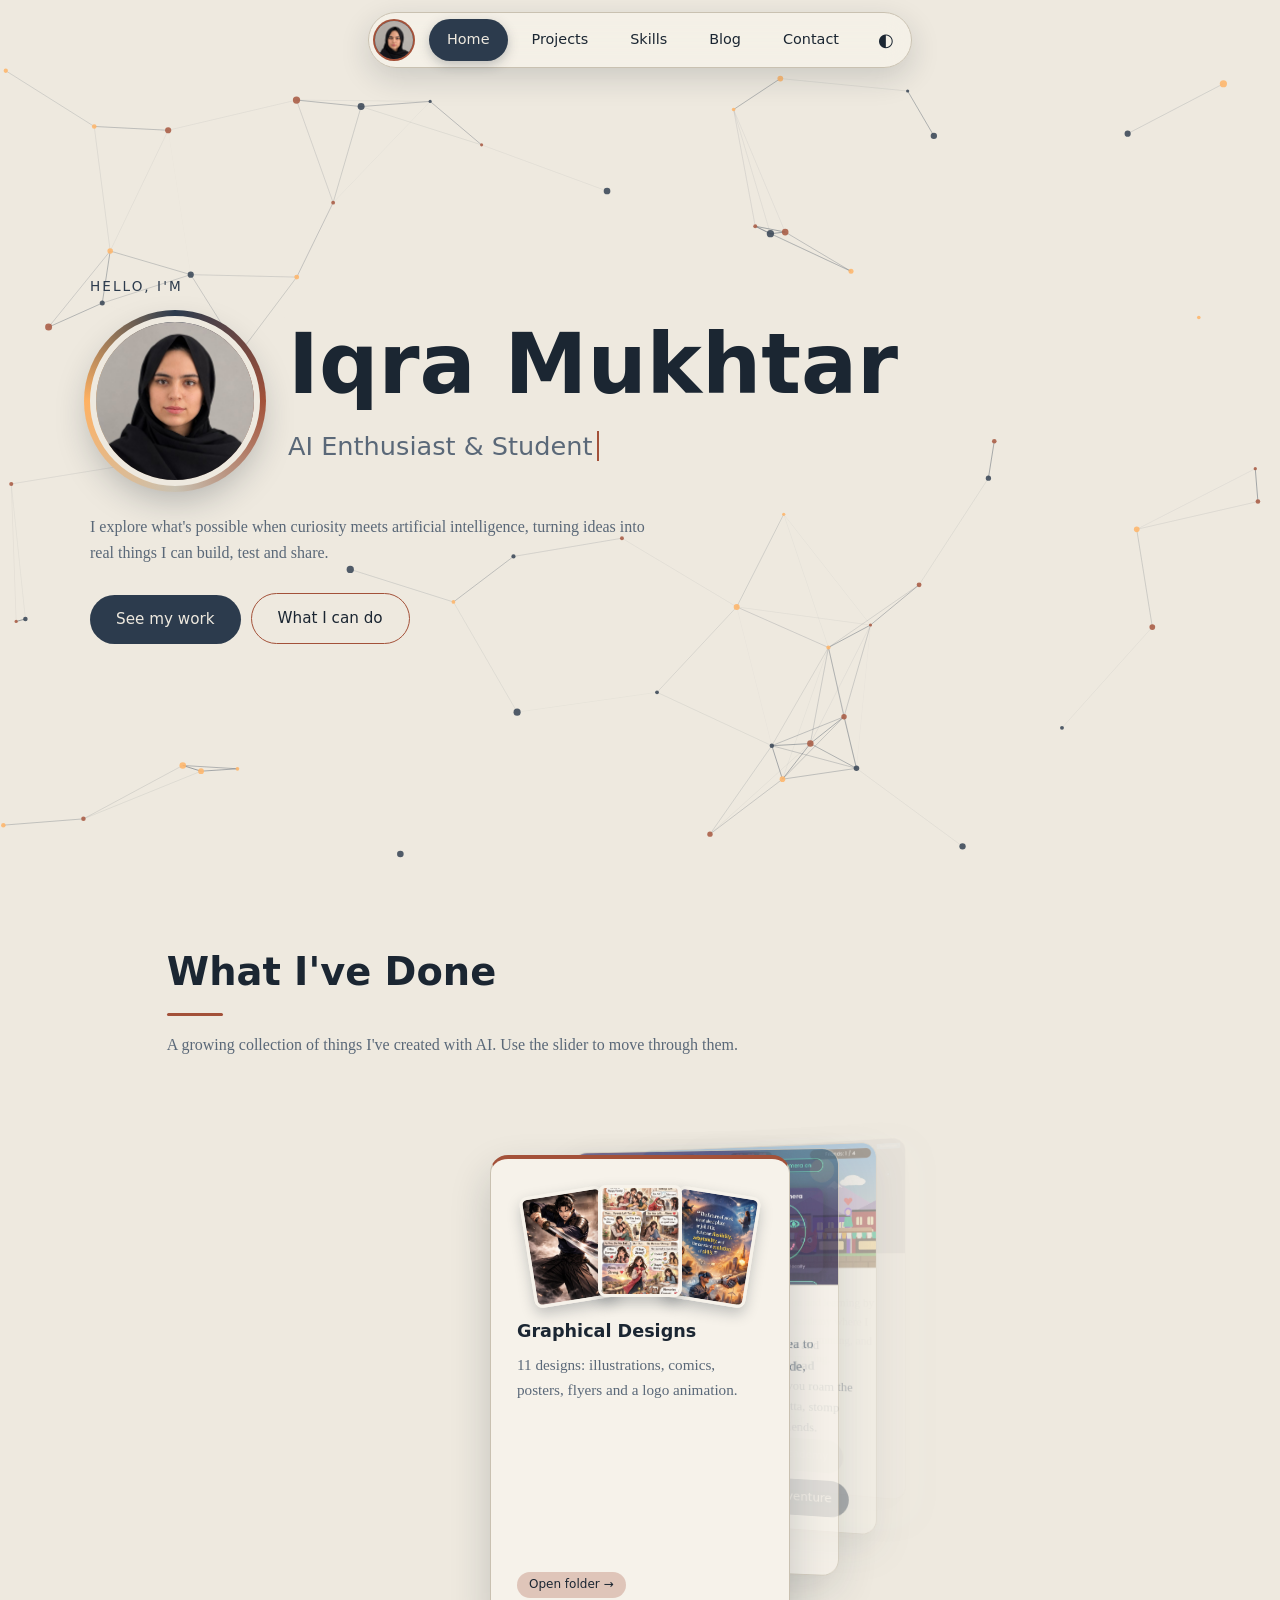
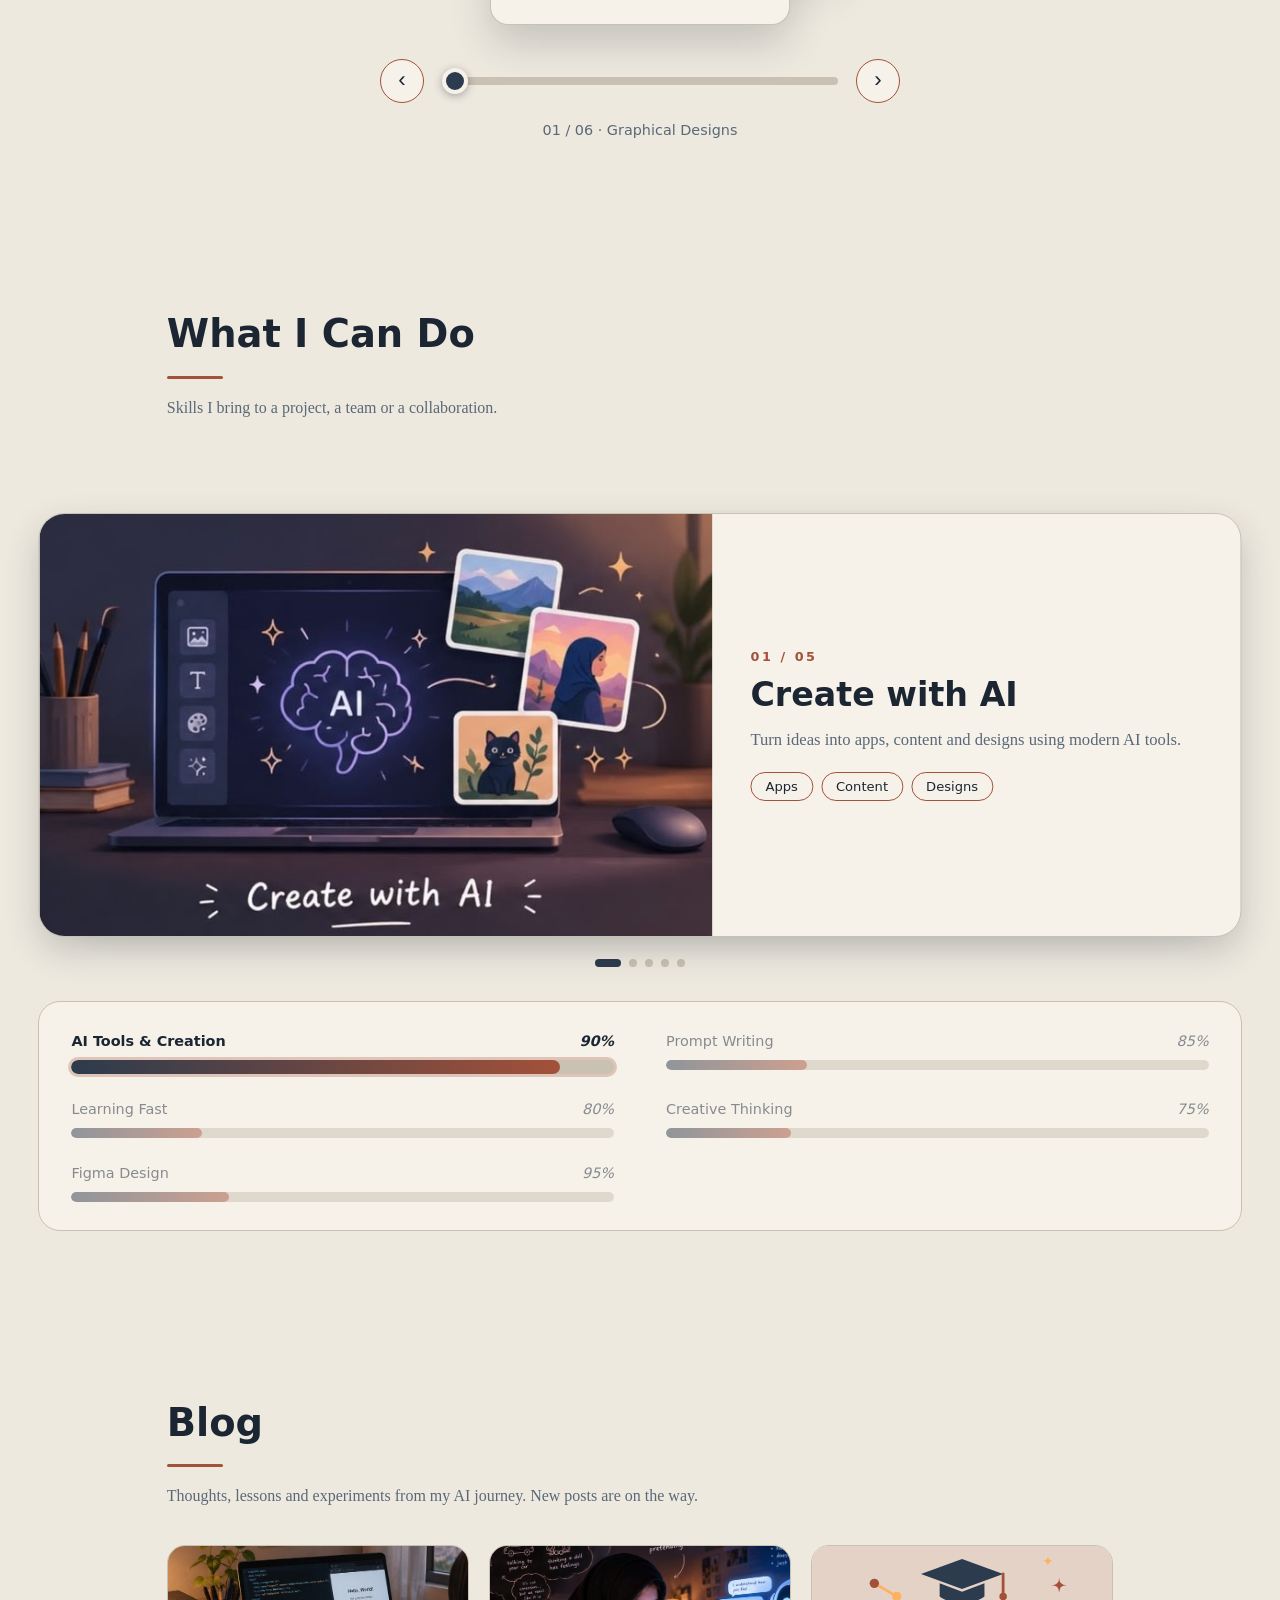
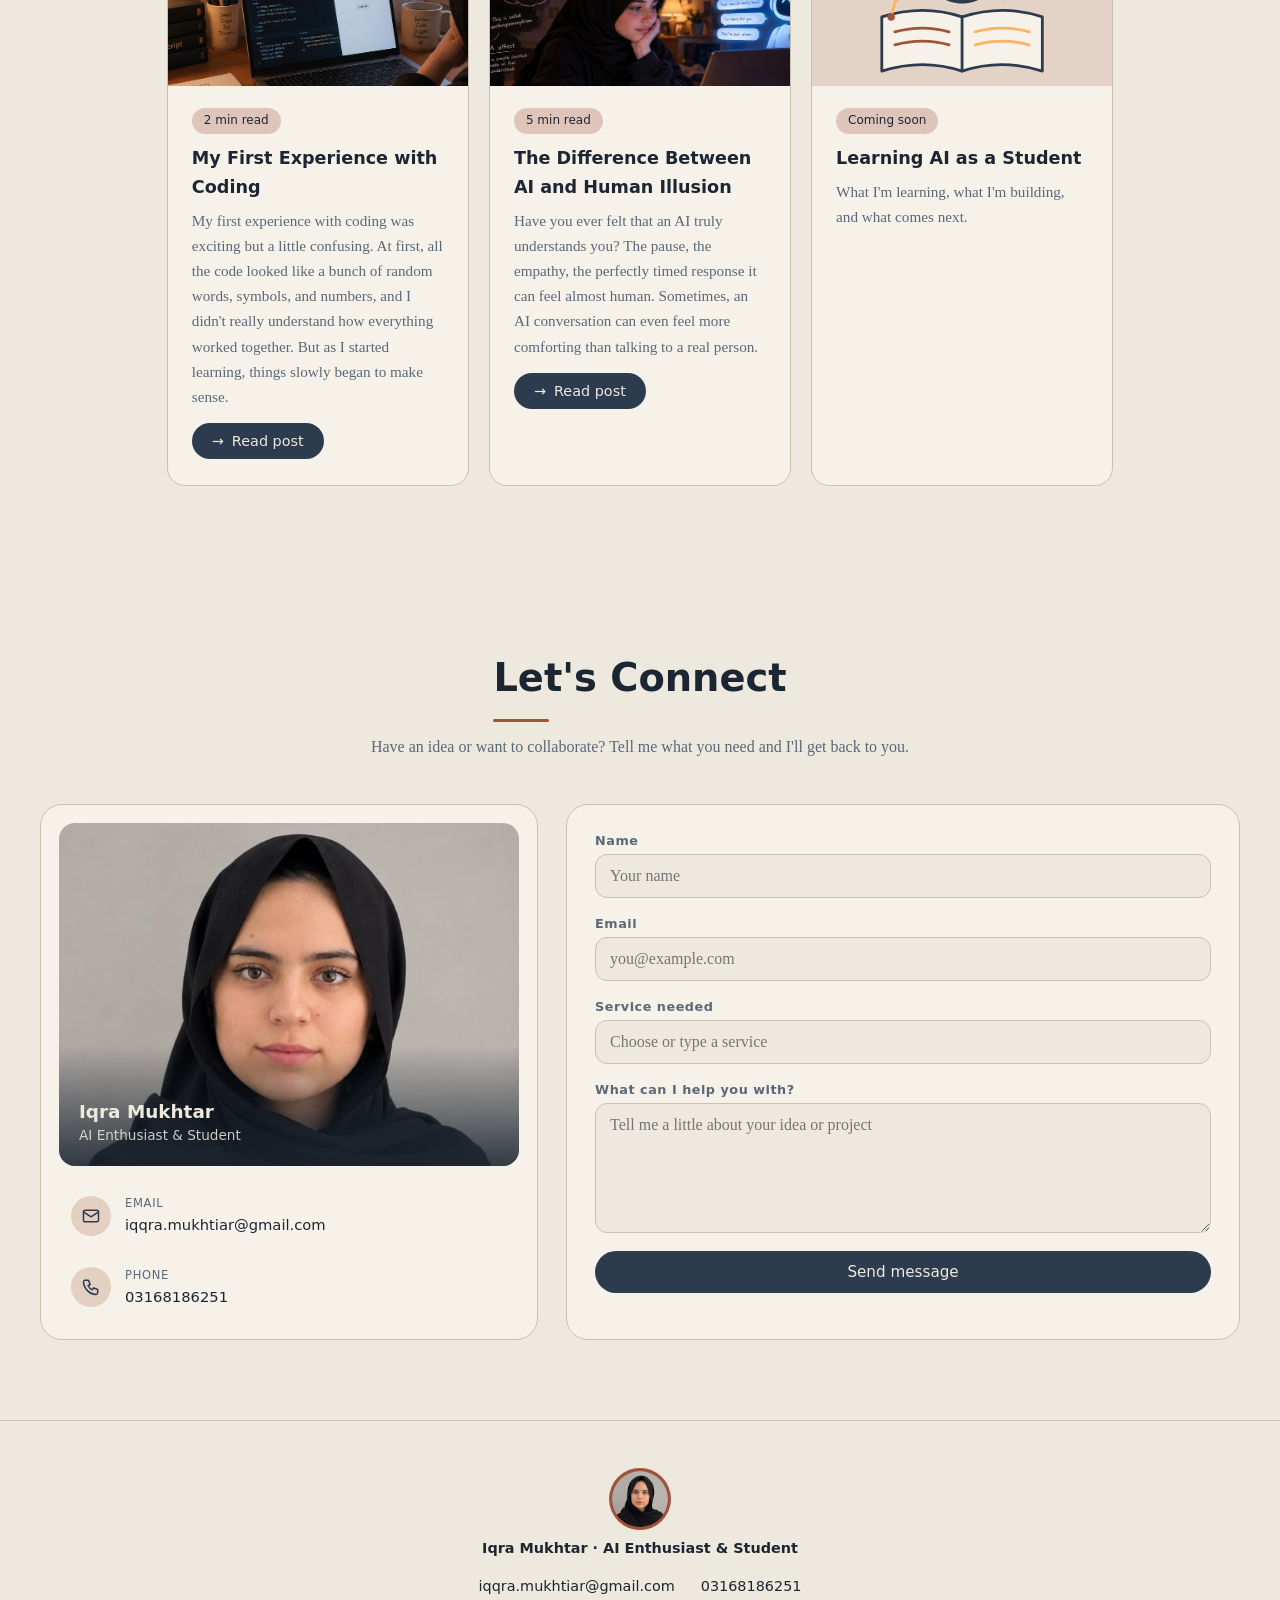
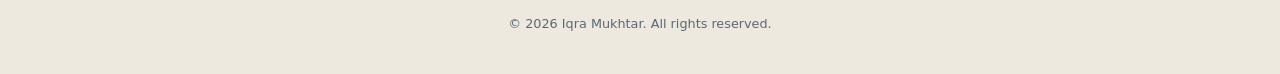
==== portfolio2.html @ b958fc57 "changed to portfolio" ====
<!DOCTYPE html>
<html lang="en">
<head>
<meta charset="utf-8">
<meta name="viewport" content="width=device-width, initial-scale=1, viewport-fit=cover">
<title>Iqra Mukhtar | AI Enthusiast & Student</title>
<style>
:root{--bg:#EEE9DF;--surface:#F6F2EA;--text:#1B2632;--muted:#5A6878;--a1:#2C3B4D;--a2:#A35139;--a3:#FFB162;--a4:#C9C1B1;--line:#C9C1B1;--on:#EEE9DF;box-sizing:border-box;padding-top:env(safe-area-inset-top,0px);padding-bottom:env(safe-area-inset-bottom,0px);color-scheme:light}
@media (prefers-color-scheme:dark){:root:not([data-theme="light"]){--bg:#1B2632;--surface:#2C3B4D;--text:#EEE9DF;--muted:#C9C1B1;--a1:#FFB162;--a2:#CC6B4C;--a3:#C9C1B1;--a4:#A35139;--line:#3D4E63;--on:#1B2632;color-scheme:dark}}
:root[data-theme="dark"]{--bg:#1B2632;--surface:#2C3B4D;--text:#EEE9DF;--muted:#C9C1B1;--a1:#FFB162;--a2:#CC6B4C;--a3:#C9C1B1;--a4:#A35139;--line:#3D4E63;--on:#1B2632;color-scheme:dark}
html{scroll-behavior:smooth;scroll-padding-top:calc(env(safe-area-inset-top,0px) + 84px)}
*{box-sizing:border-box}
body{margin:0;background:var(--bg);color:var(--text);font-family:Georgia,'Times New Roman',serif;line-height:1.65;overflow-x:hidden}
h1,h2,h3,nav,.tag,.btn{font-family:system-ui,-apple-system,'Segoe UI',sans-serif}
nav{position:sticky;top:env(safe-area-inset-top,0px);z-index:15;display:flex;justify-content:center;padding:12px 4% 0;pointer-events:none}
.pill{pointer-events:auto;position:relative;display:flex;align-items:center;gap:6px;padding:6px;border-radius:40px;background:color-mix(in srgb,var(--surface) 78%,transparent);backdrop-filter:blur(14px);-webkit-backdrop-filter:blur(14px);border:1px solid var(--line);box-shadow:0 10px 30px rgba(27,38,50,.16);animation:drop 1.3s .1s cubic-bezier(.2,.9,.3,1.2) both}
@keyframes drop{from{opacity:0;transform:translateY(-30px)}to{opacity:1;transform:none}}
.ind{position:absolute;top:6px;bottom:6px;left:0;width:0;border-radius:30px;background:var(--a1);opacity:0;box-shadow:0 4px 12px rgba(27,38,50,.25)}
.ind.rdy{transition:left .85s cubic-bezier(.4,.1,.2,1),width .85s cubic-bezier(.4,.1,.2,1),opacity .5s}
.pill a{position:relative;z-index:1;display:flex;align-items:center;padding:9px 18px;border-radius:30px;color:var(--text);text-decoration:none;font-size:.9rem;transition:color .6s,transform .8s cubic-bezier(.2,.8,.2,1)}
.pill a.hl{color:var(--on)}
.pill a em{font-style:normal;display:inline-block;transition:transform .8s cubic-bezier(.3,1.6,.5,1)}
.pill a:hover em{transform:scale(1.1) translateY(-1px)}
.pill .logo{position:relative;z-index:1;display:grid;place-items:center;width:38px;height:38px;padding:0;line-height:1;margin-right:10px;border-radius:50%;background:var(--a1);color:var(--on);font-family:Georgia,serif;font-weight:700;font-size:.95rem;letter-spacing:0;text-decoration:none;transition:transform .9s cubic-bezier(.3,1.5,.5,1),background .4s}
.pill .logo:hover{transform:scale(1.15)}
.pill button{position:relative;z-index:1;border:0;background:transparent;color:var(--text);width:38px;height:38px;margin-left:4px;border-radius:50%;cursor:pointer;font-size:1.15rem;display:grid;place-items:center;transition:transform 1s cubic-bezier(.3,1.4,.5,1),background .6s}
.pill button:hover{transform:rotate(180deg);background:color-mix(in srgb,var(--a2) 45%,transparent)}
.prog{position:fixed;top:0;left:0;height:3px;width:0;z-index:30;background:linear-gradient(90deg,var(--a1),var(--a2))}
.btn::after{content:"";position:absolute;top:0;left:-80%;width:45%;height:100%;background:linear-gradient(100deg,transparent,rgba(238,233,223,.5),transparent);transform:skewX(-20deg);transition:left .7s}
.btn:hover::after{left:130%}
.hero{position:relative;min-height:88vh;display:flex;flex-direction:column;justify-content:center;padding:60px 6%;overflow:hidden}
#net{position:absolute;inset:0;width:100%;height:100%;z-index:0;opacity:.9}
.hero-grid{position:relative;z-index:1;max-width:1100px;width:100%;margin:0 auto}
.hero-grid>*{animation:rise .9s ease both}
.id{display:flex;align-items:center;gap:28px;flex-wrap:wrap;margin:.4em 0 .8em}
.id h1{font-size:clamp(2rem,7vw,4.4rem);margin:0}
.id h2{margin:.25em 0 0}
.pic{--s:170px;position:relative;width:var(--s);height:var(--s);flex:none;border-radius:50%;box-shadow:0 14px 34px rgba(27,38,50,.28)}
.pic::before{content:"";position:absolute;inset:-6px;border-radius:50%;background:conic-gradient(var(--a1),var(--a2),var(--a4),var(--a3),var(--a1));animation:rot 7s linear infinite}
.pic img{position:relative;z-index:1;display:block;width:100%;height:100%;border-radius:50%;object-fit:cover;object-position:center 22%;border:6px solid var(--bg)}
@keyframes rot{to{transform:rotate(360deg)}}
@media (max-width:560px){.pic{--s:96px}.id{gap:20px}}
.hero p.hi{color:var(--a1);margin:0;letter-spacing:.15em;text-transform:uppercase;font-size:.85rem;font-family:system-ui,sans-serif}
.hero h1{font-size:clamp(2.6rem,9vw,5.2rem);margin:.2em 0;line-height:1.05;animation-delay:.15s}
.hero h2{font-weight:400;font-size:clamp(1.1rem,3.5vw,1.6rem);color:var(--muted);margin:0 0 1.2em;animation-delay:.3s}
.hero h2 span{border-right:2px solid var(--a2);padding-right:4px;animation:blink 1s step-end infinite}
.hero .lead{max-width:560px;color:var(--muted);animation-delay:.45s}
.btn{display:inline-block;margin:10px 10px 0 0;padding:12px 26px;border-radius:30px;text-decoration:none;font-size:.95rem;transition:transform .3s,box-shadow .3s;animation:rise .9s .6s ease backwards;position:relative;overflow:hidden}
.btn.p{background:var(--a1);color:var(--on)}
.btn.s{border:1px solid var(--a2);color:var(--text)}
.btn:hover{transform:translateY(-3px);box-shadow:0 8px 20px rgba(0,0,0,.12)}
@keyframes rise{from{opacity:0;transform:translateY(24px)}to{opacity:1;transform:none}}
@keyframes blink{50%{border-color:transparent}}
section{padding:80px 6%;max-width:1100px;margin:0 auto}
section h2.title{font-size:clamp(1.7rem,5vw,2.4rem);margin:0 0 .3em}
section h2.title::after{content:"";display:block;width:56px;height:3px;background:var(--a2);margin-top:10px;border-radius:3px}
.sub{color:var(--muted);max-width:620px;margin-bottom:36px}
.grid{display:grid;gap:20px;grid-template-columns:repeat(auto-fit,minmax(240px,1fr))}
.card{background:var(--surface);border:1px solid var(--line);border-radius:18px;padding:26px;transition:transform .35s,box-shadow .35s,border-color .35s}
.card:hover{transform:translateY(-6px);box-shadow:0 14px 30px rgba(0,0,0,.08);border-color:var(--a1)}
.card .ic{font-size:1.8rem;display:block;margin-bottom:10px}
.card h3{margin:0 0 6px;font-size:1.1rem}
.card p{margin:0;color:var(--muted);font-size:.95rem}
.card.soon{border-style:dashed;background:transparent}
.tag{display:inline-block;margin-top:14px;padding:3px 12px;border-radius:20px;font-size:.75rem;background:color-mix(in srgb,var(--a2) 28%,transparent)}
.bars{display:grid;gap:18px;margin-top:40px;max-width:640px}
.bar span{display:flex;justify-content:space-between;font-family:system-ui,sans-serif;font-size:.9rem;margin-bottom:6px}
.bar i{display:block;height:8px;border-radius:8px;background:var(--line);overflow:hidden}
.bar i::after{content:"";display:block;height:100%;width:0;border-radius:8px;background:linear-gradient(90deg,var(--a1),var(--a2));transition:width 1.4s ease}
.in .bar i::after{width:var(--w)}
.reveal{opacity:0;transform:translateY(30px);transition:opacity .8s,transform .8s}
.reveal.in{opacity:1;transform:none}
.folder{display:block;text-decoration:none;color:inherit;cursor:pointer;position:relative;border-top:4px solid var(--a2)}
.folder .stack{position:relative;height:120px;margin-bottom:12px}
.folder .stack img{position:absolute;left:50%;top:6px;width:84px;aspect-ratio:3/4;object-fit:cover;border-radius:8px;border:3px solid var(--surface);box-shadow:0 6px 14px rgba(27,38,50,.25);transition:transform .45s}
.folder .stack img:nth-child(1){transform:translateX(-135%) rotate(-9deg)}
.folder .stack img:nth-child(2){transform:translateX(-50%);z-index:1;top:0}
.folder .stack img:nth-child(3){transform:translateX(35%) rotate(9deg)}
.folder:hover .stack img:nth-child(1){transform:translateX(-165%) rotate(-14deg)}
.folder:hover .stack img:nth-child(2){transform:translateX(-50%) translateY(-8px)}
.folder:hover .stack img:nth-child(3){transform:translateX(65%) rotate(14deg)}
#gallery{display:none}
body.gal #gallery{display:block}
body.gal header.hero,body.gal #done,body.gal #can,body.gal #contact,body.gal #blog{display:none}
.back{display:inline-block;margin-bottom:24px;padding:9px 20px;border:1px solid var(--a2);border-radius:30px;color:var(--text);text-decoration:none;font-family:system-ui,sans-serif;font-size:.9rem;transition:background .3s}
.back:hover{background:color-mix(in srgb,var(--a2) 30%,transparent)}
.gal-grid{display:grid;grid-template-columns:repeat(auto-fit,minmax(300px,1fr));gap:24px;align-items:start}
.fig{margin:0;background:var(--surface);border:1px solid var(--line);border-radius:16px;overflow:hidden;cursor:zoom-in;transition:transform .35s,box-shadow .35s;animation:rise .7s ease both}
.fig:hover{transform:translateY(-5px);box-shadow:0 14px 30px rgba(0,0,0,.12)}
.fig img{display:block;width:100%;height:auto}
.fig figcaption{padding:14px 16px;font-family:system-ui,sans-serif}
.fig figcaption b{display:block;font-size:.95rem}
.fig figcaption span{display:block;margin-top:8px;color:var(--muted);font-size:.92rem;line-height:1.7}
.vm{text-align:center;margin-top:34px}
.vm p{margin:0 0 14px;color:var(--muted);font-family:system-ui,sans-serif;font-size:.9rem}
.vm .btn{border:0;cursor:pointer;margin:0;font-family:system-ui,sans-serif;animation:none}
#lb{position:fixed;inset:0;z-index:20;display:none;align-items:center;justify-content:center;background:rgba(27,38,50,.93);padding:20px;cursor:zoom-out}
#lb.on{display:flex}
#lb img{max-width:100%;max-height:100%;border-radius:10px;object-fit:contain}
#lb button{position:absolute;top:calc(14px + env(safe-area-inset-top,0px));right:18px;background:none;border:0;color:#EEE9DF;font-size:2rem;cursor:pointer}
.post{padding:0;overflow:hidden}.post .cover{position:relative;container-type:inline-size;height:140px;overflow:hidden;display:grid;place-items:center;background:color-mix(in srgb,var(--a2) 20%,var(--surface))}.post .cover svg{width:100%;height:100%}.post .cover img{position:absolute;display:block;max-width:none;height:auto}.post .pb{padding:20px 24px 26px}.post .tag{margin:0 0 10px}
.deck{max-width:760px;margin:0 auto}
.stage{position:relative;isolation:isolate;height:530px;perspective:1100px;perspective-origin:50% 35%;touch-action:pan-y}
.sc{position:absolute;bottom:0;left:50%;width:min(300px,76vw);height:470px;overflow:hidden;box-shadow:0 18px 40px rgba(27,38,50,.2);transition:transform .55s cubic-bezier(.2,.8,.2,1),opacity .55s,box-shadow .3s;will-change:transform}
.sc.soon{background:var(--surface)}
.ctl{display:flex;align-items:center;gap:16px;max-width:520px;margin:34px auto 0}
.ctl button{flex:none;width:44px;height:44px;border-radius:50%;border:1px solid var(--a2);background:var(--surface);color:var(--text);font-size:1.4rem;line-height:1;cursor:pointer;transition:transform .3s cubic-bezier(.3,1.6,.5,1),background .3s,color .3s}
.ctl button:hover{transform:scale(1.15) rotate(-8deg);background:var(--a1);color:var(--on)}
#sl{flex:1;min-width:0;-webkit-appearance:none;appearance:none;height:8px;border-radius:8px;outline:none;cursor:pointer;background:linear-gradient(90deg,var(--a1) var(--p,0%),var(--line) var(--p,0%))}
#sl::-webkit-slider-thumb{-webkit-appearance:none;width:26px;height:26px;border-radius:50%;background:var(--a1);border:4px solid var(--surface);box-shadow:0 2px 8px rgba(27,38,50,.35);transition:transform .2s}
#sl::-webkit-slider-thumb:hover{transform:scale(1.2)}
#sl::-moz-range-thumb{width:18px;height:18px;border-radius:50%;background:var(--a1);border:4px solid var(--surface)}
.cnt{text-align:center;color:var(--muted);font-family:system-ui,sans-serif;font-size:.9rem;margin:16px 0 0}
.play{display:inline-flex;align-items:center;gap:8px;margin-top:16px;padding:10px 20px;border-radius:30px;background:var(--a1);color:var(--on);font-family:system-ui,sans-serif;font-size:.9rem;text-decoration:none;position:relative;overflow:hidden;transition:transform .3s,box-shadow .3s}
.play span{display:inline-block;transition:transform .3s}
.play:hover{transform:translateY(-3px);box-shadow:0 8px 18px rgba(27,38,50,.25)}
.play:hover span{transform:translateX(5px) scale(1.2)}
.play::after{content:"";position:absolute;top:0;left:-80%;width:45%;height:100%;background:linear-gradient(100deg,transparent,rgba(238,233,223,.45),transparent);transform:skewX(-20deg);transition:left .7s}
.play:hover::after{left:130%}
button.play{border:0;cursor:pointer}
body.pm{overflow:hidden}
#pm,#bm,#bm2{position:fixed;inset:0;z-index:25;display:none;align-items:center;justify-content:center;padding:calc(16px + env(safe-area-inset-top,0px)) 16px calc(16px + env(safe-area-inset-bottom,0px));background:rgba(27,38,50,.82)}
#pm.on,#bm.on,#bm2.on{display:flex}
.pbox{position:relative;width:min(720px,100%);max-height:100%;overflow:auto;background:var(--bg);border:1px solid var(--line);border-radius:22px;padding:28px;animation:rise .45s ease both}
.pbox h3{font-size:1.6rem;margin:0 0 6px}
.pbox h4{margin:26px 0 10px;font-family:system-ui,sans-serif;font-size:.78rem;text-transform:uppercase;letter-spacing:.12em;color:var(--muted)}
.pbox p{margin:0;color:var(--muted)}
.px{position:sticky;top:0;float:right;z-index:2;width:38px;height:38px;border-radius:50%;border:1px solid var(--a2);background:var(--surface);color:var(--text);font-size:1.4rem;line-height:1;cursor:pointer;transition:transform .4s cubic-bezier(.3,1.5,.5,1),background .3s,color .3s}
.px:hover{transform:rotate(90deg);background:var(--a1);color:var(--on)}
.chip{border:1px solid var(--a2);background:transparent;color:var(--text);border-radius:30px;padding:7px 14px;margin:0 6px 8px 0;font:.85rem system-ui,sans-serif;cursor:pointer;transition:transform .25s cubic-bezier(.3,1.6,.5,1),background .25s,color .25s}
.chip:hover{transform:translateY(-2px)}
.chip.on{background:var(--a1);color:var(--on);border-color:var(--a1);transform:scale(1.05)}
.rc{display:flex;gap:14px;align-items:center;background:var(--surface);border:1px solid var(--line);border-radius:14px;padding:12px 14px;margin-bottom:10px;animation:rise .4s ease both}
.rc.ok{border-color:var(--a3)}
.re{font-size:1.8rem}
.rc>div{flex:1;min-width:0}
.rc b{display:block}
.rc small{display:block;color:var(--muted);font-family:system-ui,sans-serif;font-size:.8rem}
.rb{height:6px;border-radius:6px;background:var(--line);margin:6px 0;overflow:hidden}
.rb i{display:block;height:100%;background:linear-gradient(90deg,var(--a1),var(--a2));border-radius:6px}
.empty{font-family:system-ui,sans-serif;font-size:.9rem;padding:14px 0}
.fl{list-style:none;margin:0;padding:0;display:grid;gap:10px}
.fl li{padding-left:28px;position:relative;font-family:system-ui,sans-serif;font-size:.92rem}
.fl li::before{content:"\2713";position:absolute;left:0;top:0;width:20px;height:20px;border-radius:50%;background:var(--a1);color:var(--on);font-size:.7rem;display:grid;place-items:center}
.note{font-family:system-ui,sans-serif;font-size:.8rem!important;margin-top:22px!important}
.meta{display:block;color:var(--muted);font-family:system-ui,sans-serif;font-size:.85rem;margin:4px 0 8px}
.art p{color:var(--text);margin:0 0 1.1em;line-height:1.85;animation:rise .6s ease both}
.art{margin-top:18px}
.post .play{margin-top:14px}
[hidden]{display:none!important}
.cgrid{display:grid;grid-template-columns:.8fr 1.2fr;gap:44px;align-items:center;margin-top:44px}
.cpic{margin:0;position:relative;max-width:320px;width:100%;justify-self:center}
.cpic::before{content:"";position:absolute;top:0;left:0;width:100%;aspect-ratio:3/4;transform:translate(14px,14px);border-radius:28px;background:linear-gradient(150deg,var(--a1),var(--a2))}
.cpic img{position:relative;display:block;width:100%;aspect-ratio:3/4;object-fit:cover;object-position:center 22%;border-radius:28px;border:5px solid var(--bg);box-shadow:0 16px 36px rgba(27,38,50,.22)}
.cpic figcaption{margin-top:30px;text-align:center;font-weight:700;font-family:system-ui,sans-serif}
.cpic small{display:block;font-weight:400;color:var(--muted);margin-top:2px}
.cform{background:var(--surface);border:1px solid var(--line);border-radius:22px;padding:28px;display:grid;gap:18px}
.cform label{display:block;font:600 .8rem system-ui,sans-serif;letter-spacing:.04em;color:var(--muted);margin-bottom:6px}
.cform input,.cform textarea{width:100%;font:1rem Georgia,'Times New Roman',serif;color:var(--text);background:var(--bg);border:1px solid var(--line);border-radius:12px;padding:12px 14px;transition:border-color .3s,box-shadow .3s,transform .3s}
.cform input:focus,.cform textarea:focus{outline:none;border-color:var(--a1);box-shadow:0 0 0 4px color-mix(in srgb,var(--a1) 22%,transparent);transform:translateY(-2px)}
.cform textarea{min-height:130px;resize:vertical}
.cform .btn{border:0;cursor:pointer;width:100%;margin:0;font-family:system-ui,sans-serif;animation:none}
.cform .btn.s{border:1px solid var(--a2);background:transparent;color:var(--text);width:auto}
.cnote{margin:0;font:.85rem system-ui,sans-serif;color:var(--a1)}
.cdone{text-align:center;justify-items:center}
.cdone h3{margin:0}
.cdone p{margin:0;color:var(--muted)}
.ok{width:64px;height:64px;border-radius:50%;background:var(--a1);color:var(--on);font:2rem system-ui,sans-serif;display:grid;place-items:center;animation:pop .6s cubic-bezier(.3,1.6,.5,1) both}
@keyframes pop{from{transform:scale(0)}to{transform:scale(1)}}
@media (max-width:760px){.cgrid{grid-template-columns:1fr}.cpic{max-width:240px}}
.cleft{display:grid;gap:30px;justify-items:center;width:100%}
.ccard{width:100%;max-width:340px;background:var(--surface);border:1px solid var(--line);border-radius:18px;padding:10px;display:grid;gap:4px}
.crow{display:flex;align-items:center;gap:14px;padding:12px;border-radius:12px;color:var(--text);text-decoration:none;font-family:system-ui,sans-serif;font-size:.92rem;overflow-wrap:anywhere;transition:background .3s,transform .3s}
.crow small{display:block;color:var(--muted);font-size:.72rem;letter-spacing:.06em;text-transform:uppercase}
.ci{flex:none;width:40px;height:40px;border-radius:50%;display:grid;place-items:center;background:color-mix(in srgb,var(--a2) 22%,transparent);color:var(--a1);transition:transform .4s cubic-bezier(.3,1.6,.5,1),background .3s,color .3s}
.crow:hover{background:color-mix(in srgb,var(--a2) 14%,transparent);transform:translateX(4px)}
.crow:hover .ci{background:var(--a1);color:var(--on);transform:rotate(-10deg) scale(1.1)}
.flogo{display:inline-grid;place-items:center;width:42px;height:42px;border-radius:50%;background:var(--a1);color:var(--on);font-family:Georgia,serif;font-size:.95rem}
.fname{margin:10px 0 0;color:var(--text);font-weight:600}
.flinks{display:flex;flex-wrap:wrap;justify-content:center;gap:8px 26px;margin:14px 0}
.flinks a{position:relative;color:var(--text);text-decoration:none}
.flinks a::after{content:"";position:absolute;left:0;bottom:-3px;height:2px;width:0;background:var(--a2);transition:width .3s}
.flinks a:hover::after{width:100%}
.fcopy{margin:0;font-size:.8rem}
svg.ill{display:block;transition:transform .5s}
.ill .a{fill:var(--a1)}.ill .b{fill:var(--a2)}.ill .c{fill:var(--a3)}.ill .d{fill:var(--bg)}.ill .e{fill:var(--surface)}.ill .o{fill:var(--on)}
.ill .es{fill:var(--surface);stroke:var(--a1);stroke-width:3;stroke-linejoin:round}
.ill .lens{fill:var(--surface);fill-opacity:.55;stroke:var(--a2);stroke-width:7}
.ill .l,.ill .l2,.ill .l3,.ill .lo,.ill .ld{fill:none;stroke-linecap:round;stroke-linejoin:round;stroke-width:3}
.ill .l{stroke:var(--a1)}.ill .l2{stroke:var(--a2)}.ill .l3{stroke:var(--a3)}.ill .lo{stroke:var(--on)}.ill .ld{stroke:var(--bg)}
.ill .tw{animation:tw 2.4s ease-in-out infinite;transform-box:fill-box;transform-origin:center}
.ill .tw2{animation-delay:-1.2s}
.ill .bl{animation:bl 1s steps(1) infinite}
@keyframes tw{0%,100%{opacity:.35;transform:scale(.7)}50%{opacity:1;transform:scale(1.15)}}
@keyframes bl{50%{opacity:0}}
.pill .logo{overflow:hidden;box-shadow:0 0 0 2px var(--a2)}
.pill .logo img{display:block;width:100%;height:100%;object-fit:cover;object-position:center 22%}
img.flogo{display:block;margin:0 auto;width:56px;height:56px;border-radius:50%;object-fit:cover;object-position:center 22%;box-shadow:0 0 0 3px var(--a2)}
.sdeck{max-width:420px;margin:30px auto 0}
.stk{position:relative;isolation:isolate;height:410px;cursor:pointer}
.sk{position:absolute;left:50%;bottom:0;width:min(340px,86vw);height:340px;padding:0;overflow:hidden;transform-origin:50% 100%;transition:transform 1s cubic-bezier(.3,.8,.3,1),opacity 1s;box-shadow:0 14px 34px rgba(27,38,50,.2)}
.skimg{height:190px;overflow:hidden}
.skimg img{display:block;width:100%;height:100%;object-fit:cover;transition:transform 1.2s}
.sk:hover .skimg img{transform:scale(1.06)}
.sk h3{margin:18px 22px 6px}
.sk p{margin:0 22px 22px}
.dots{display:flex;gap:8px;justify-content:center;margin-top:22px}
.dots i{width:8px;height:8px;border-radius:8px;background:var(--line);transition:width .6s,background .6s}
.dots i.on{width:26px;background:var(--a1)}
.cardpic{display:block;width:calc(100% + 52px);margin:-26px -26px 16px;height:150px;overflow:hidden;border:0;border-bottom:1px solid var(--line);padding:0;cursor:pointer;background:var(--bg)}
.cardpic img{display:block;width:100%;height:100%;object-fit:cover;object-position:center top;transition:transform 1s}
.sc:hover .cardpic img{transform:scale(1.05)}
.sc{display:flex;flex-direction:column}
.sc .cardpic{flex:none}
.cardpic svg{display:block;width:100%;height:100%}
.sc .acts{display:flex;flex-direction:column;align-items:flex-start;gap:12px;margin-top:auto;padding-top:14px}
.sc .acts .tags{display:flex;flex-wrap:wrap;gap:6px}
.sc .acts .tag{margin:0}
.sc .acts .play{margin-top:0}
.skwrap{--cw:min(1320px,94vw);--skh:calc(var(--cw)*.3526);width:var(--cw);margin:34px 0 0 calc(50% - var(--cw)/2)}
.skwrap .stk{height:calc(var(--skh) + 56px)}
.skwrap .sk{width:100%;height:var(--skh);display:grid;grid-template-columns:56fr 44fr;padding:0;border-radius:26px}
.skwrap .skimg{height:100%;overflow:hidden}
.skwrap .skimg img{width:100%;height:100%;object-fit:cover}
.skt{display:flex;flex-direction:column;justify-content:center;gap:12px;padding:clamp(22px,3vw,48px)}
.skn{font:600 .8rem system-ui,sans-serif;letter-spacing:.2em;color:var(--a2)}
.skwrap .sk h3{margin:0;font-size:clamp(1.4rem,2.6vw,2.2rem);line-height:1.15}
.skwrap .sk p{margin:0;font-size:clamp(.95rem,1.3vw,1.1rem);line-height:1.7}
.skchips{display:flex;flex-wrap:wrap;gap:8px;margin-top:6px}
.skchips span{padding:6px 14px;border-radius:30px;font:.82rem system-ui,sans-serif;border:1px solid var(--a2);color:var(--text)}
.skwrap .bars{max-width:none;grid-template-columns:1fr 1fr;gap:24px 52px;margin-top:34px;padding:28px 32px;background:var(--surface);border:1px solid var(--line);border-radius:22px}
.skwrap .bar{cursor:pointer;opacity:.5;transition:opacity .8s}
.skwrap .bar.act{opacity:1}
.skwrap .bar.act span{font-weight:700}
.skwrap .bar i{height:10px;transition:height .6s,box-shadow .6s}
.skwrap .bar.act i{height:14px;box-shadow:0 0 0 3px color-mix(in srgb,var(--a2) 28%,transparent)}
.skwrap .bar i::after,.skwrap .in .bar i::after{width:var(--cur,0%);transition:width 1.6s cubic-bezier(.3,.8,.3,1)}
@media (max-width:820px){.skwrap{--skh:calc(var(--cw)*.63 + 280px)}.skwrap .sk{grid-template-columns:1fr;grid-template-rows:auto 1fr}.skwrap .skimg{height:auto;aspect-ratio:732/470}.skwrap .bars{grid-template-columns:1fr;padding:22px}}
.cwrap{--cw:min(1200px,94vw);width:var(--cw);margin:44px 0 0 calc(50% - var(--cw)/2);display:grid;grid-template-columns:minmax(320px,.85fr) 1.15fr;gap:28px;align-items:stretch}
.cside{display:flex;flex-direction:column;gap:16px;background:var(--surface);border:1px solid var(--line);border-radius:22px;padding:18px}
.cphoto{position:relative;flex:1;min-height:300px;margin:0;border-radius:16px;overflow:hidden}
.cphoto img{position:absolute;inset:0;width:100%;height:100%;object-fit:cover;object-position:center 22%}
.cphoto figcaption{position:absolute;left:0;right:0;bottom:0;padding:56px 20px 18px;color:#EEE9DF;background:linear-gradient(transparent,rgba(27,38,50,.85))}
.cphoto figcaption b{display:block;font:700 1.15rem system-ui,sans-serif}
.cphoto figcaption small{font:.85rem system-ui,sans-serif;opacity:.85}
.crows{display:grid;gap:4px}
.fcard{perspective:1600px}
.fin{position:relative;height:100%;transform-style:preserve-3d;transition:transform 1s cubic-bezier(.3,.8,.2,1)}
.fin.flipped{transform:rotateY(180deg)}
.ff,.fb{backface-visibility:hidden;-webkit-backface-visibility:hidden}
.ff{height:100%;grid-template-rows:auto auto auto 1fr auto auto;align-content:stretch}
.ff>div:nth-child(4){display:flex;flex-direction:column}
.ff>div:nth-child(4) textarea{flex:1}
.fb{position:absolute;inset:0;transform:rotateY(180deg);display:grid;place-content:center;justify-items:center;text-align:center;gap:14px;padding:30px}
.fb h3{margin:0;font-size:1.6rem}
.fb p{margin:0;max-width:380px;color:var(--muted)}
.fb .btn{border:0;cursor:pointer;margin:0;text-decoration:none;font-family:system-ui,sans-serif;animation:none}
.fb .btn.s{border:1px solid var(--a2);background:transparent;color:var(--text)}
.fbtns{display:flex;flex-wrap:wrap;gap:12px;justify-content:center;margin-top:6px}
@media (max-width:860px){.cwrap{grid-template-columns:1fr}.cphoto{min-height:340px;flex:none}}
footer{text-align:center;padding:50px 6% 40px;color:var(--muted);border-top:1px solid var(--line);font-family:system-ui,sans-serif;font-size:.9rem}
@media (max-width:560px){section{padding:60px 6%}.pill{gap:3px;padding:5px;max-width:100%;overflow-x:auto;scrollbar-width:none}.pill::-webkit-scrollbar{display:none}.ind{top:5px;bottom:5px}.pill a{padding:8px 8px;font-size:.7rem}.pill .logo{width:30px;height:30px;font-size:.8rem;margin-right:4px}.pill button{width:30px;height:30px;margin-left:2px;font-size:1rem}}
@media (prefers-reduced-motion:reduce){*{animation:none!important;transition:none!important}.reveal{opacity:1;transform:none}}

.pbox.blog{width:min(800px,100%);padding:0}
.pbox.blog .px{top:12px;margin:12px 12px -50px 0;z-index:3;background:rgba(27,38,50,.72);color:#EEE9DF;border-color:rgba(238,233,223,.5)}
.bhero{position:relative;height:clamp(210px,44vw,310px);background:var(--surface);overflow:hidden}
.bhero .bcov{position:absolute;inset:0;width:100%;height:100%;object-fit:cover}
.bhero::after{content:"";position:absolute;inset:0;background:linear-gradient(180deg,rgba(27,38,50,.1),rgba(27,38,50,.9))}
.bhero .bt{position:absolute;z-index:1;left:0;right:0;bottom:0;padding:0 clamp(20px,5vw,40px) 24px;color:#EEE9DF}
.pbox.blog .bhero h3{font-size:clamp(1.6rem,5.2vw,2.5rem);line-height:1.15;letter-spacing:-.01em;margin:0 0 12px}
.bmeta{display:flex;align-items:center;flex-wrap:wrap;gap:6px 14px;font:.88rem system-ui,sans-serif;color:#C9C1B1}
.bmeta .bav{width:30px;height:30px;border-radius:50%;object-fit:cover;border:2px solid #EEE9DF}
.bbody{padding:clamp(20px,5vw,40px)}
.pbox.blog .art{max-width:660px;margin:0 auto}
.pbox.blog .art p{font-size:1.05rem}
.pbox.blog .art p.lead{font-size:1.22rem;line-height:1.7}
.pbox.blog .art h4.sh{font:700 1.4rem/1.25 system-ui,sans-serif;text-transform:none;letter-spacing:-.005em;color:var(--text);margin:2.2em 0 .7em;padding-left:14px;border-left:4px solid var(--a2)}
.pbox.blog .art p.pq{font:600 clamp(1.25rem,3.6vw,1.6rem)/1.35 system-ui,sans-serif;margin:1.6em 0;padding:22px 24px;border-radius:16px;background:color-mix(in srgb,var(--a2) 14%,var(--surface))}
.art p.pq::before{content:"\201C";display:block;font:700 3.2rem/.6 Georgia,serif;color:var(--a2);margin-bottom:8px}
.pbox.blog .art p.qs{font:700 1.4rem/1.35 system-ui,sans-serif;color:var(--a2)}
.pbox.blog .art p.co{padding:18px 22px;border-radius:14px;background:color-mix(in srgb,var(--a3) 22%,var(--surface))}
.fgr{margin:1.8em 0;padding:20px;border:1px solid var(--line);border-radius:18px;background:var(--surface);animation:rise .6s ease both}
.fgr>b{display:block;margin-bottom:12px;font:600 .95rem system-ui,sans-serif}
.fgr figcaption{margin-top:14px;color:var(--muted);font:.82rem/1.5 system-ui,sans-serif}
.cp{display:grid;grid-template-columns:1fr auto 1fr;gap:12px;align-items:center}
.cw,.pv{border-radius:12px;padding:16px;font-size:.9rem}
.cw{background:#1B2632;color:#FFB162;font-family:ui-monospace,Menlo,Consolas,monospace;overflow-wrap:anywhere}
.pv{background:#fff;color:#1B2632;font:700 1.25rem system-ui,sans-serif}
.cp .ar{color:var(--a2);font-size:1.5rem}
.lg{display:grid;grid-template-columns:repeat(auto-fit,minmax(140px,1fr));gap:10px}
.lg>div{padding:14px;border-radius:14px;background:var(--bg);border:1px solid var(--line);font-family:system-ui,sans-serif}
.lg>div::before{content:attr(data-g);display:grid;place-items:center;width:42px;height:42px;margin-bottom:10px;border-radius:12px;background:var(--a1);color:var(--on);font:700 .95rem ui-monospace,Menlo,monospace}
.lg b{display:block}.lg span{color:var(--muted);font-size:.85rem}
.lp{display:grid;grid-template-columns:repeat(4,1fr);gap:10px;counter-reset:s;list-style:none;margin:0;padding:0}
.lp li{counter-increment:s;text-align:center;padding:14px 6px;border-radius:14px;background:var(--bg);border:1px solid var(--line);font:600 .9rem system-ui,sans-serif}
.lp li::before{content:counter(s);display:grid;place-items:center;width:26px;height:26px;margin:0 auto 6px;border-radius:50%;background:var(--a1);color:var(--on);font-size:.8rem}
.ic{display:grid;grid-template-columns:repeat(4,1fr);gap:10px;text-align:center;font:.85rem system-ui,sans-serif}
.ic svg{display:block;width:44px;height:44px;margin:0 auto 6px;fill:var(--a1)}
.nb{display:grid;grid-template-columns:64px 1fr 40px;gap:10px;align-items:center;margin:9px 0;font:.9rem system-ui,sans-serif}
.nb i{position:relative;height:12px;border-radius:8px;background:var(--line);overflow:hidden}
.nb i::after{content:"";position:absolute;inset:0;width:var(--w);border-radius:8px;background:linear-gradient(90deg,var(--a1),var(--a2));transform-origin:left;animation:grow .9s .3s ease both}
.nb em{font-style:normal;color:var(--muted);text-align:right}
@keyframes grow{from{transform:scaleX(0)}}
.vs{display:grid;grid-template-columns:1fr 1fr;gap:12px}
.vs>div{padding:14px 16px;border-radius:14px;background:var(--bg);border:1px solid var(--line);font:.9rem/1.5 system-ui,sans-serif}
.vs>div:last-child{border-color:var(--a2)}
.vs b{display:block;margin-bottom:6px}.vs ul{margin:0;padding-left:18px;color:var(--muted)}
.nj{display:flex;flex-wrap:wrap;gap:8px}
.nj span{padding:6px 14px;border-radius:30px;border:1px solid var(--a2);font:.88rem system-ui,sans-serif}
.nj span::before{content:"\2715  ";color:var(--a2)}
@media (max-width:560px){.cp{grid-template-columns:1fr}.cp .ar{justify-self:center;transform:rotate(90deg)}.lp{grid-template-columns:1fr 1fr}.vs{grid-template-columns:1fr}}

.pill{transition:padding .5s cubic-bezier(.4,.1,.2,1)}
.pill a[data-s]{max-width:140px;white-space:nowrap;overflow:hidden;transition:color .6s,transform .8s cubic-bezier(.2,.8,.2,1),max-width .5s cubic-bezier(.4,.1,.2,1),padding .5s,margin .5s,opacity .35s}
.pill .logo{transition:transform .9s cubic-bezier(.3,1.5,.5,1),background .4s,margin .5s}
.pill.mini a[data-s]{max-width:0;padding-left:0;padding-right:0;margin:0 -3px;opacity:0;pointer-events:none}
.pill.mini .logo{margin-right:4px}
.pill.mini .ind{opacity:0!important}
@media (max-width:560px){.pill.mini a[data-s]{margin:0 -1.5px}}
</style>
</head>
<body>
<svg width="0" height="0" style="position:absolute" aria-hidden="true"><symbol id="sp" viewBox="-10 -10 20 20"><path d="M0-10Q0 0 10 0Q0 0 0 10Q0 0-10 0Q0 0 0-10Z"/></symbol></svg>
<nav><div class="pill" id="pill"><span class="ind" id="ind"></span><a class="logo" href="#home" id="logo" aria-label="Iqra Mukhtar, home"><img id="navpic" alt="Iqra Mukhtar"></a><a href="#home" data-s="home">Home</a><a href="#done" data-s="done">Projects</a><a href="#can" data-s="can">Skills</a><a href="#blog" data-s="blog">Blog</a><a href="#contact" data-s="contact">Contact</a><button id="tg" aria-label="Toggle light and dark theme">◐</button></div></nav>
<div class="prog" id="prog"></div>

<header class="hero" id="home">
<canvas id="net" aria-hidden="true"></canvas>
<div class="hero-grid">
<p class="hi">Hello, I'm</p>
<div class="id"><div class="pic"><img src="[data-uri]" alt="Portrait of Iqra Mukhtar"></div><div class="nm"><h1>Iqra Mukhtar</h1>
<h2><span id="typed"></span></h2></div></div>
<p class="lead">I explore what's possible when curiosity meets artificial intelligence, turning ideas into real things I can build, test and share.</p>
<div><a class="btn p" href="#done">See my work</a><a class="btn s" href="#can">What I can do</a></div>
</div>
</header>

<section id="done">
<div class="reveal">
<h2 class="title">What I've Done</h2>
<p class="sub">A growing collection of things I've created with AI. Use the slider to move through them.</p>
</div>
<div class="deck reveal">
<div class="stage" id="stage">
<a class="sc card folder" id="folder" href="#designs"><div class="stack"><img alt=""><img alt=""><img alt=""></div><h3>Graphical Designs</h3><p>11 designs: illustrations, comics, posters, flyers and a logo animation.</p><div class="acts"><div class="tags"><span class="tag">Open folder →</span></div></div></a>
<div class="sc card"><a class="cardpic" href="https://claude.ai/artifact/NioniMrq9boifGzaLpNsJi" target="_blank" rel="noopener"><img src="[data-uri]" alt="Preview of the Face Arcade game with the Catch the Stars game and camera panel"></a><h3>AI-Powered Creations</h3><p>Projects built with AI tools, from idea to working result. Featuring Face Arcade, my camera-controlled game.</p><div class="acts"><a class="play" href="https://claude.ai/artifact/NioniMrq9boifGzaLpNsJi" target="_blank" rel="noopener"><span>▶</span> Play Face Arcade</a></div></div>
<div class="sc card"><a class="cardpic" href="https://jawad.rf.gd/mariabad_adventure.html" target="_blank" rel="noopener"><img src="[data-uri]" alt="Preview of the Mariabad Adventure game with shops, monsters and friends to rescue"></a><h3>Experiments &amp; Prototypes</h3><p>Testing new models, prompts and workflows. Featured: <b>Mariabad Adventure</b>, a game where you roam the bazaars of Mariabad in Quetta, stomp monsters and rescue four friends.</p><div class="acts"><div class="tags"><span class="tag">Ongoing</span><span class="tag">Prototype</span></div><a class="play" href="https://jawad.rf.gd/mariabad_adventure.html" target="_blank" rel="noopener"><span>▶</span> Play Mariabad Adventure</a></div></div>
<div class="sc card"><div class="cardpic" style="cursor:default;background:#1A2540"><img src="[data-uri]" alt="AI Future Leaders Academy homepage: Train the next AI leaders of tomorrow" style="object-fit:contain;object-position:center"></div><h3>Learning in Public</h3><p>Studying AI hands-on and learning by making. This is the academy where I learn about AI and programming, and where I teach programming.</p><div class="acts"><div class="tags"><span class="tag">Student</span><span class="tag">Teacher</span></div><a class="play" href="https://ai-admin.page.gd/" target="_blank" rel="noopener"><span>→</span> Visit the academy</a></div></div>
<div class="sc card"><button class="cardpic" id="kpic" type="button" aria-label="See what the app is"><img src="[data-uri]" alt="Preview of the What's in My Kitchen app showing ingredients and matching recipes"></button><h3>What's in My Kitchen?</h3><p>An app that finds recipes from the ingredients you have: pick what's in your kitchen, choose a cuisine and see what you can cook.</p><div class="acts"><div class="tags"><span class="tag">Prototype</span></div><button class="play" id="protoBtn" type="button"><span>▶</span> See what it is</button></div></div>
<div class="sc card"><div class="cardpic" style="cursor:default;background:#1E1E1E"><img src="[data-uri]" alt="Figma workspace with a mobile app design, a component library, colour styles and a UI/UX sketchbook" style="object-position:center 40%"></div><h3>Figma Designs</h3><p>I'm a pro at Figma. I design clean, polished layouts and interfaces, from the first idea to finished screens.</p><div class="acts"><div class="tags"><span class="tag">Figma</span><span class="tag">UI Design</span></div></div></div>
</div>
<div class="ctl"><button id="pv" aria-label="Previous project">‹</button><input type="range" id="sl" min="0" max="5" step="0.01" value="0" aria-label="Move through projects"><button id="nx" aria-label="Next project">›</button></div>
<p class="cnt" id="cnt"></p>
</div>
</section>

<section id="can">
<div class="reveal">
<h2 class="title">What I Can Do</h2>
<p class="sub">Skills I bring to a project, a team or a collaboration.</p>
</div>
<div class="skwrap reveal"><div class="stk" id="stk"><article class="card sk"><div class="skimg"><img src="[data-uri]" alt="Create with AI"></div><div class="skt"><span class="skn">01 / 05</span><h3>Create with AI</h3><p>Turn ideas into apps, content and designs using modern AI tools.</p><div class="skchips"><span>Apps</span><span>Content</span><span>Designs</span></div></div></article><article class="card sk"><div class="skimg"><img src="[data-uri]" alt="Prompt Engineering"></div><div class="skt"><span class="skn">02 / 05</span><h3>Prompt Engineering</h3><p>Write clear, effective prompts that get useful, high-quality results.</p><div class="skchips"><span>Clear</span><span>Specific</span><span>Detailed</span></div></div></article><article class="card sk"><div class="skimg"><img src="[data-uri]" alt="Research and Explore"></div><div class="skt"><span class="skn">03 / 05</span><h3>Research &amp; Explore</h3><p>Quickly learn new AI tools and figure out where they fit.</p><div class="skchips"><span>Read</span><span>Research</span><span>Learn</span><span>Explore</span></div></div></article><article class="card sk"><div class="skimg"><img src="[data-uri]" alt="Creative Problem Solving"></div><div class="skt"><span class="skn">04 / 05</span><h3>Creative Problem Solving</h3><p>Combine imagination and technology to solve real problems.</p><div class="skchips"><span>Think</span><span>Plan</span><span>Try</span><span>Improve</span></div></div></article><article class="card sk"><div class="skimg"><img src="[data-uri]" alt="Figma workspace with a mobile app design, a component library, colour styles and a UI/UX sketchbook"></div><div class="skt"><span class="skn">05 / 05</span><h3>Figma Design</h3><p>I'm a pro at designing in Figma: clean layouts, interfaces and polished screens.</p><div class="skchips"><span>Layouts</span><span>Interfaces</span><span>Prototypes</span></div></div></article></div><div class="dots" id="dots"></div>
<div class="bars" id="bars"><div class="bar" data-w="90"><span>AI Tools &amp; Creation<em>90%</em></span><i></i></div><div class="bar" data-w="85"><span>Prompt Writing<em>85%</em></span><i></i></div><div class="bar" data-w="80"><span>Learning Fast<em>80%</em></span><i></i></div><div class="bar" data-w="75"><span>Creative Thinking<em>75%</em></span><i></i></div><div class="bar" data-w="95"><span>Figma Design<em>95%</em></span><i></i></div></div></div>
</section>

<section id="blog">
<div class="reveal">
<h2 class="title">Blog</h2>
<p class="sub">Thoughts, lessons and experiments from my AI journey. New posts are on the way.</p>
</div>
<div class="grid reveal">
<article class="card post"><div class="cover"><img src="[data-uri]" alt="A laptop with HTML code, programming books and a coding journey notebook" style="width:135cqw;left:calc(50% - 64.8cqw);top:calc(50% - 42.75cqw)"></div><div class="pb"><span class="tag">2 min read</span><h3>My First Experience with Coding</h3><p>My first experience with coding was exciting but a little confusing. At first, all the code looked like a bunch of random words, symbols, and numbers, and I didn't really understand how everything worked together. But as I started learning, things slowly began to make sense.</p><button class="play" id="readBtn" type="button"><span>→</span> Read post</button></div></article>
<article class="card post"><div class="cover"><img src="[data-uri]" alt="A student at a desk at night thinking about whether AI really understands us" style="width:145cqw;left:calc(50% - 66.7cqw);top:calc(50% - 40.6cqw)"></div><div class="pb"><span class="tag">5 min read</span><h3>The Difference Between AI and Human Illusion</h3><p>Have you ever felt that an AI truly understands you? The pause, the empathy, the perfectly timed response it can feel almost human. Sometimes, an AI conversation can even feel more comforting than talking to a real person.</p><button class="play" id="readBtn2" type="button"><span>→</span> Read post</button></div></article>
<article class="card post"><div class="cover"><svg class="ill" viewBox="0 0 300 150" role="img" aria-label="Open book with graduation cap and AI network"><path class="es" d="M150 134q-42-14-86 0V76q44-14 86 0 44-14 86 0v58q-44-14-86 0z"/><path class="l" d="M150 76v58"/><path class="l2" d="M78 92q30-8 58 0M78 106q30-8 58 0"/><path class="l3" d="M164 92q28-8 58 0M164 106q28-8 58 0"/><path class="a" d="M150 14l44 16-44 16-44-16z"/><path class="a" d="M126 40v14c14 10 34 10 48 0V40l-24 9z"/><path class="l2" d="M194 30v20"/><circle class="b" cx="194" cy="54" r="4"/><path class="l3" d="M56 40l24 14M80 54l-6 22"/><circle class="b" cx="56" cy="40" r="5"/><circle class="c" cx="80" cy="54" r="5"/><circle class="b" cx="74" cy="76" r="4"/><use href="#sp" x="246" y="34" width="16" height="16" class="b tw"/><use href="#sp" x="236" y="10" width="12" height="12" class="c tw tw2"/></svg></div><div class="pb"><span class="tag">Coming soon</span><h3>Learning AI as a Student</h3><p>What I'm learning, what I'm building, and what comes next.</p></div></article>
</div>
</section>

<section id="contact">
<div class="reveal" style="text-align:center">
<h2 class="title" style="display:inline-block">Let's Connect</h2>
<p class="sub" style="margin:0 auto">Have an idea or want to collaborate? Tell me what you need and I'll get back to you.</p>
</div>
<div class="cwrap reveal">
<aside class="cside"><figure class="cphoto"><img id="cpic" alt="Portrait of Iqra Mukhtar"><figcaption><b>Iqra Mukhtar</b><small>AI Enthusiast &amp; Student</small></figcaption></figure><div class="crows"><a class="crow" href="mailto:iqqra.mukhtiar@gmail.com"><span class="ci"><svg viewBox="0 0 24 24" width="20" height="20" fill="none" stroke="currentColor" stroke-width="1.8" stroke-linecap="round" stroke-linejoin="round"><rect x="3" y="5" width="18" height="14" rx="2"/><path d="m3 7 9 6 9-6"/></svg></span><span><small>Email</small>iqqra.mukhtiar@gmail.com</span></a><a class="crow" href="tel:03168186251"><span class="ci"><svg viewBox="0 0 24 24" width="20" height="20" fill="none" stroke="currentColor" stroke-width="1.8" stroke-linecap="round" stroke-linejoin="round"><path d="M5 4h4l2 5-2.5 1.5a11 11 0 0 0 5 5L15 13l5 2v4a2 2 0 0 1-2 2A16 16 0 0 1 3 6a2 2 0 0 1 2-2z"/></svg></span><span><small>Phone</small>03168186251</span></a></div></aside>
<div class="fcard"><div class="fin" id="fin">
<form class="cform ff" id="cf">
<div><label for="cn">Name</label><input id="cn" name="name" type="text" autocomplete="name" placeholder="Your name" required></div>
<div><label for="ce">Email</label><input id="ce" name="email" type="email" autocomplete="email" placeholder="you@example.com" required></div>
<div><label for="cv">Service needed</label><input id="cv" name="service" type="text" list="svc" placeholder="Choose or type a service" required><datalist id="svc"><option value="AI-powered creation"><option value="Prompt writing"><option value="Graphic design"><option value="Web page or prototype"><option value="Something else"></datalist></div>
<div><label for="cm">What can I help you with?</label><textarea id="cm" name="message" placeholder="Tell me a little about your idea or project" required></textarea></div>
<button class="btn p" type="submit">Send message</button>
<p class="cnote" id="cnote" hidden></p>
</form>
<div class="cform fb" id="cdone"><div class="ok">✓</div><h3>Thank you, <span id="cname"></span>!</h3><p>Your message is ready. Your email app should have opened with it addressed to Iqra. Just press send there to deliver it.</p><div class="fbtns"><a class="btn p" id="creopen" href="#">Open email again</a><button class="btn s" id="cagain" type="button">Write another message</button></div></div>
</div></div>
</div>
</section>

<section id="gallery">
<a class="back" href="#done" id="back">← Back to portfolio</a>
<h2 class="title">Graphical Designs</h2>
<p class="sub">A few of my designs, each with a short note about what it shows. Tap a design to view it larger, and press View more to see others.</p>
<div class="gal-grid">
<figure class="fig"><img src="[data-uri]" alt="Fierce Strike of the Samurai" loading="lazy"><figcaption><b>Fierce Strike of the Samurai</b><span>A dramatic anime-style illustration of a samurai caught mid-strike, his katana sweeping across the frame in a streak of light. Dark armor, a flowing hakama, and drifting smoke and sparks set the mood, while the warm glow against the shadowy dojo behind him gives the scene its intensity and sense of motion.</span></figcaption></figure>
<figure class="fig"><img src="[data-uri]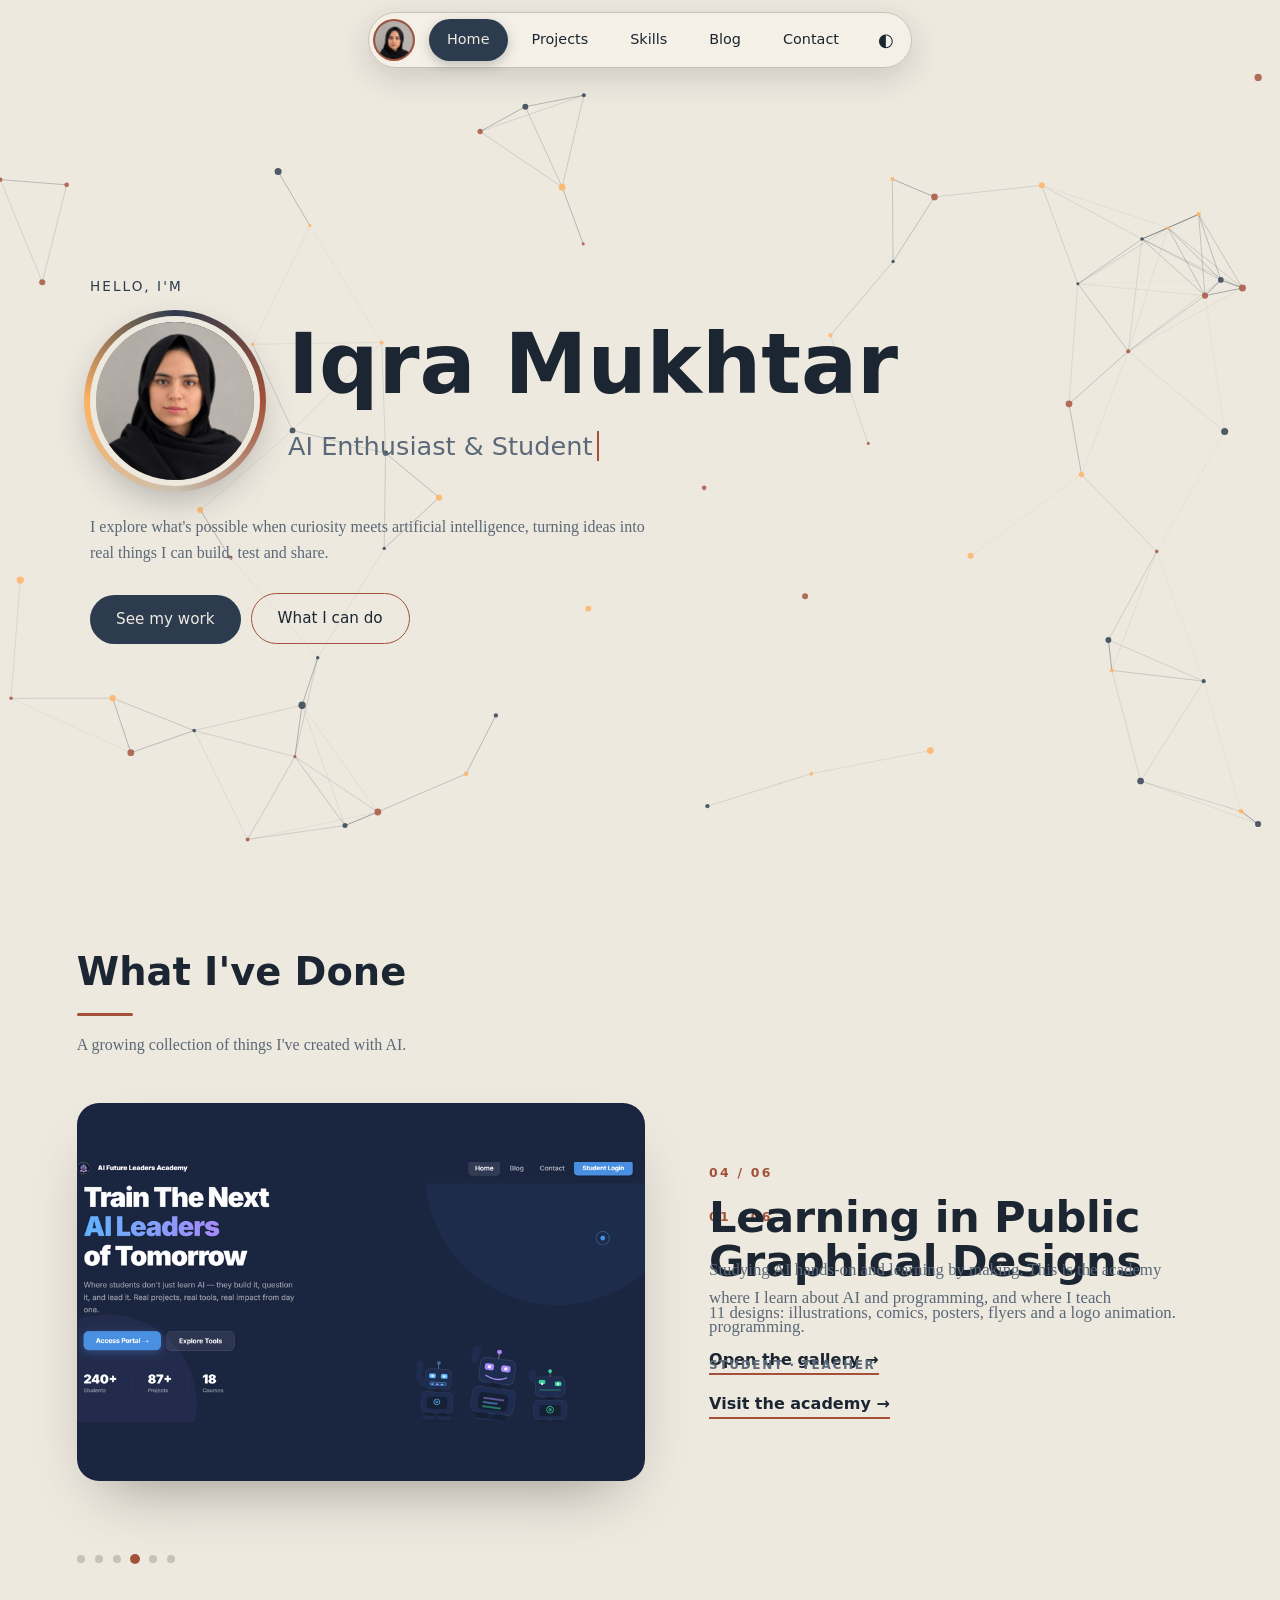
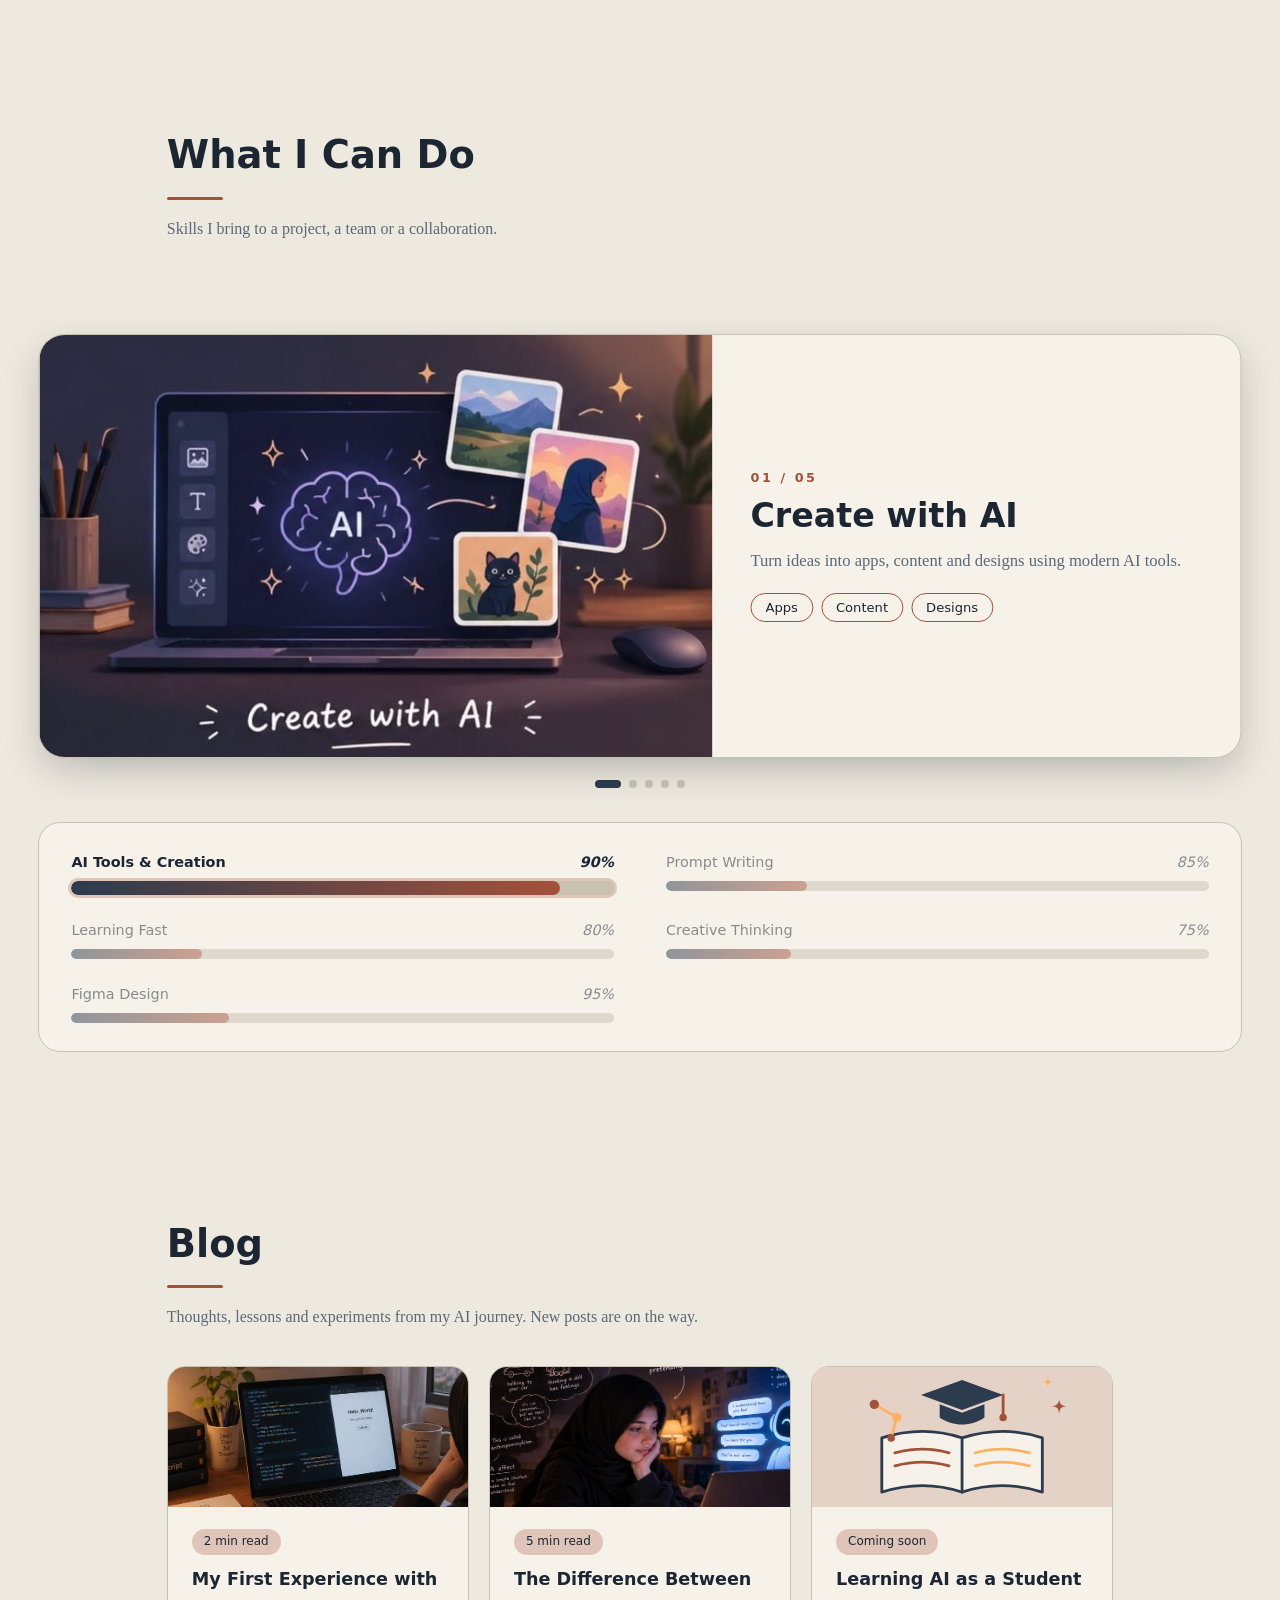
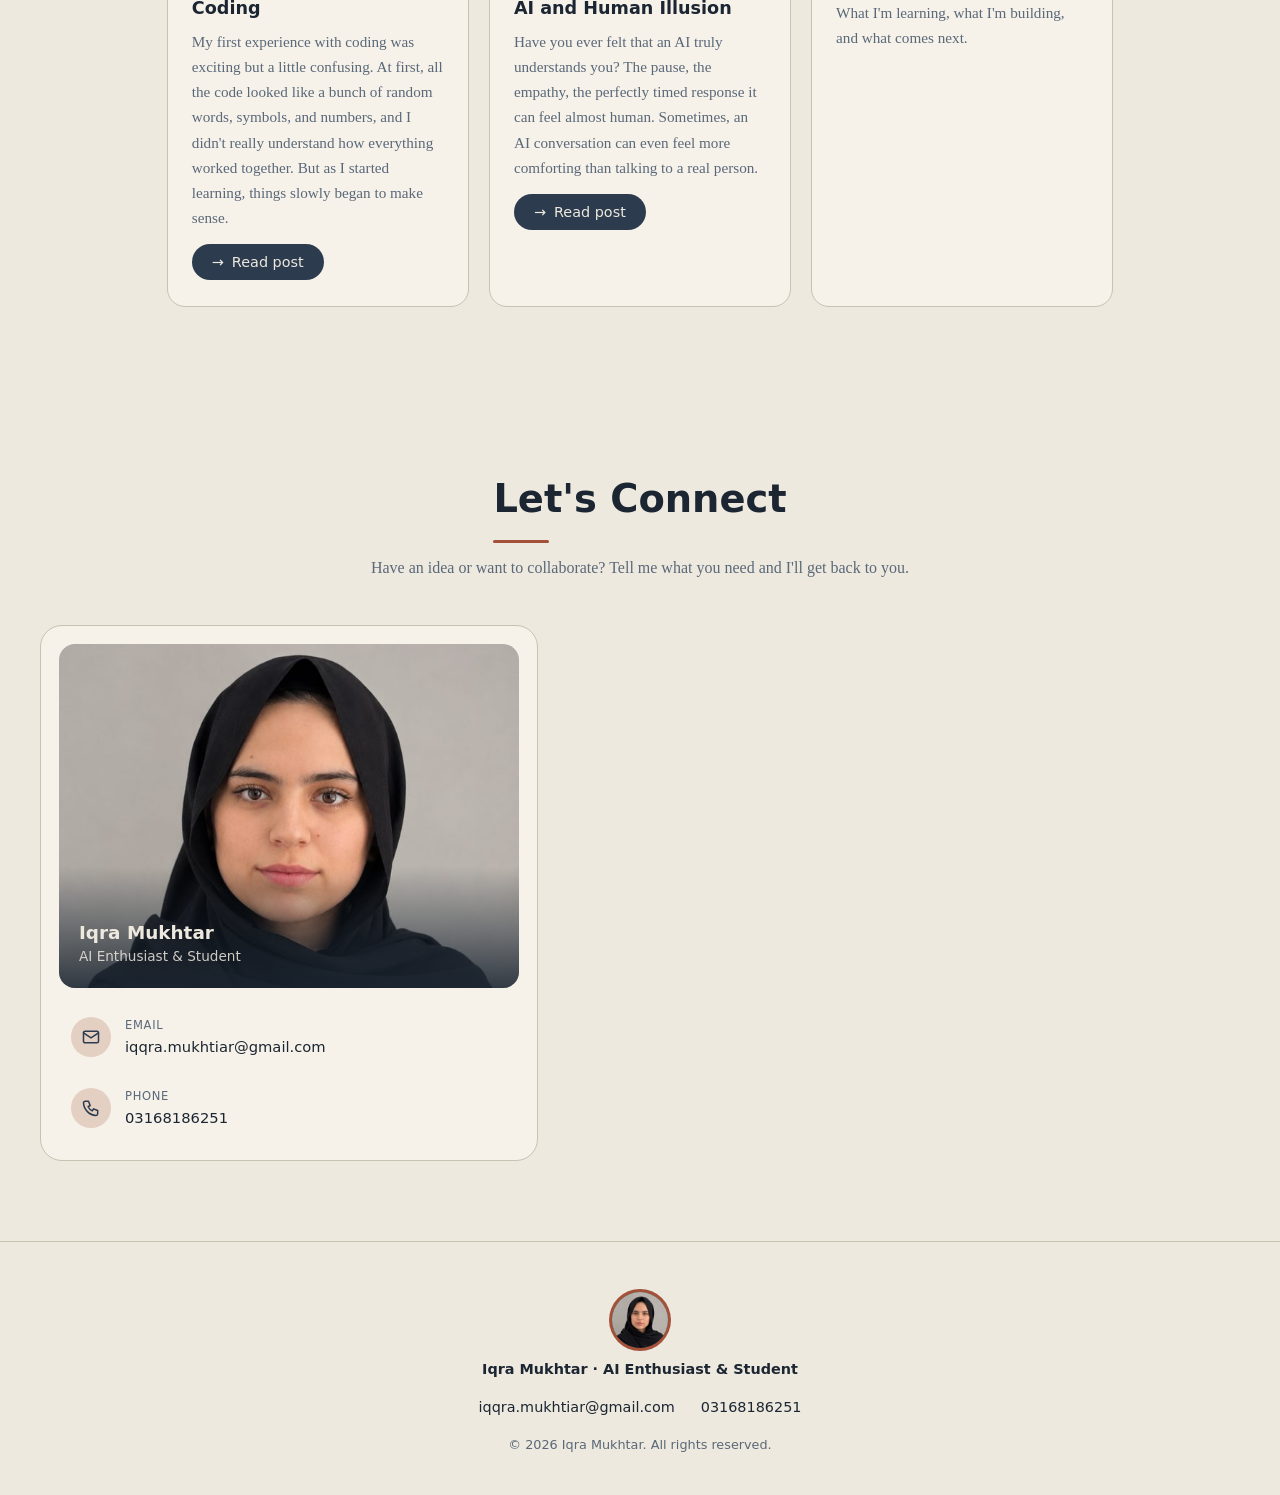
